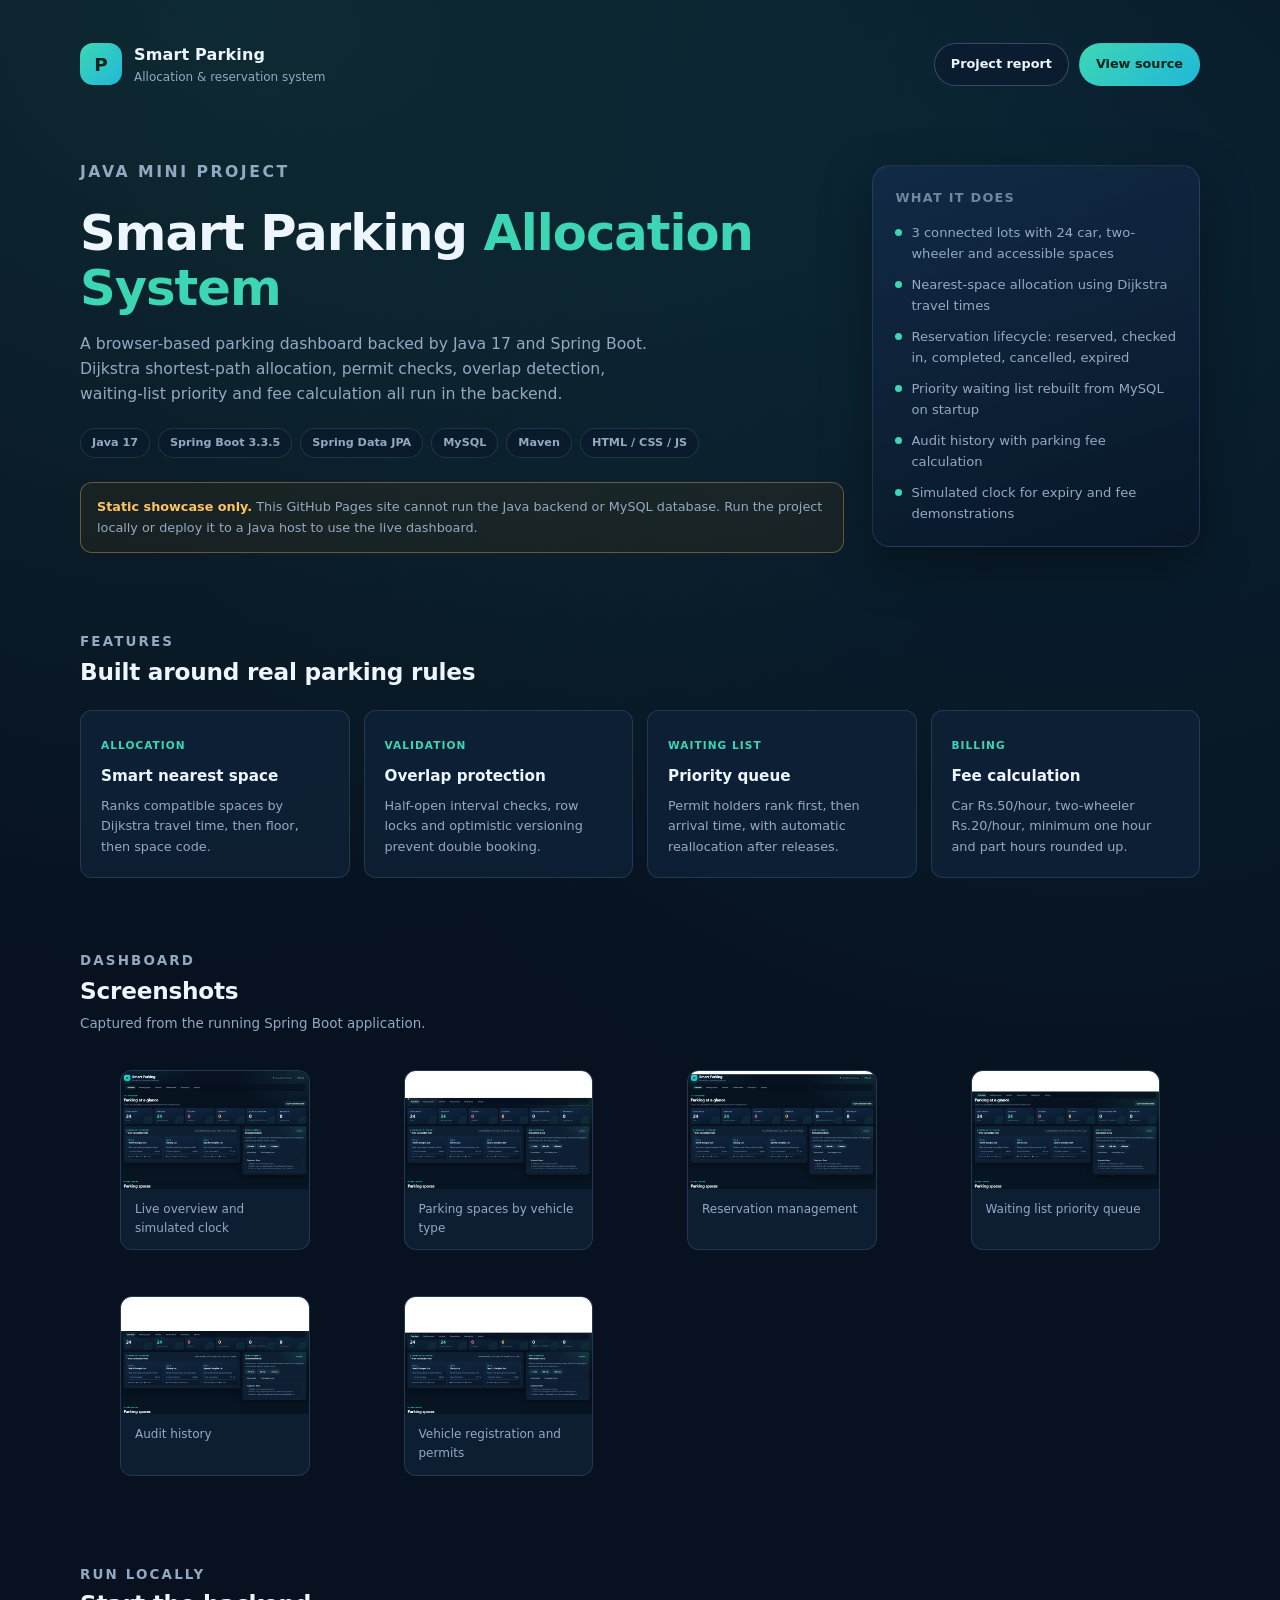
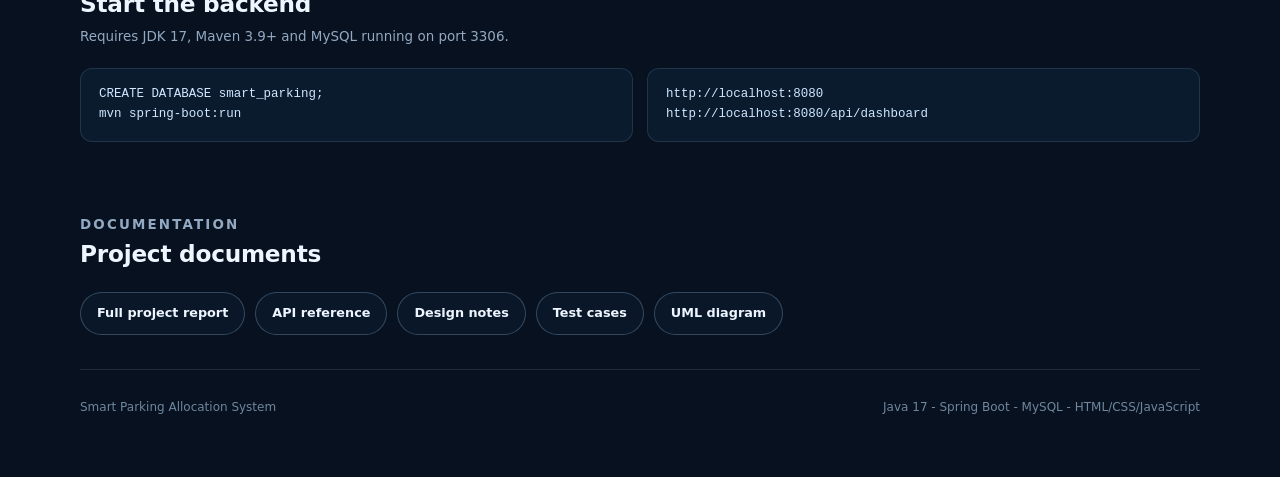
==== docs/index.html @ 815bef49 "Add static GitHub Pages landing page in docs" ====
<!DOCTYPE html>
<html lang="en">
<head>
    <meta charset="UTF-8">
    <meta name="viewport" content="width=device-width, initial-scale=1.0">
    <meta name="description" content="Smart Parking Allocation System - Java 17, Spring Boot, MySQL mini project showcase">
    <title>Smart Parking Allocation System</title>
    <style>
        :root {
            --bg: #07111f;
            --bg-soft: #0b1a2d;
            --panel: rgba(15, 33, 55, 0.86);
            --line: rgba(148, 184, 221, 0.16);
            --line-strong: rgba(148, 184, 221, 0.3);
            --text: #edf6ff;
            --muted: #93a9c2;
            --faint: #6f879f;
            --primary: #3dd6b5;
            --primary-2: #20b8d8;
            --primary-ink: #04251f;
            --amber: #ffc45c;
            --green: #4be3a3;
            --blue: #7bb8ff;
            --radius: 18px;
            --radius-sm: 12px;
            --font: "Segoe UI", "Inter", system-ui, -apple-system, BlinkMacSystemFont, Arial, sans-serif;
        }

        * { box-sizing: border-box; }

        html { scroll-behavior: smooth; }

        body {
            margin: 0;
            min-height: 100vh;
            color: var(--text);
            font-family: var(--font);
            background:
                radial-gradient(circle at 15% 0%, rgba(61, 214, 181, 0.12), transparent 42%),
                radial-gradient(circle at 85% 10%, rgba(32, 184, 216, 0.1), transparent 45%),
                var(--bg);
            line-height: 1.6;
        }

        a { color: var(--primary); }

        .shell {
            width: min(1120px, calc(100% - 40px));
            margin: 0 auto;
            padding: 28px 0 60px;
        }

        .topbar {
            display: flex;
            align-items: center;
            justify-content: space-between;
            gap: 18px;
            padding: 14px 0 26px;
        }

        .brand {
            display: flex;
            align-items: center;
            gap: 12px;
        }

        .brand-mark {
            display: grid;
            place-items: center;
            width: 42px;
            height: 42px;
            border-radius: 13px;
            color: var(--primary-ink);
            background: linear-gradient(135deg, var(--primary), var(--primary-2));
            font-size: 1.15rem;
            font-weight: 900;
        }

        .brand h1 {
            margin: 0;
            font-size: 1rem;
            letter-spacing: 0.01em;
        }

        .brand p {
            margin: 0;
            color: var(--muted);
            font-size: 0.75rem;
        }

        .topbar-actions {
            display: flex;
            flex-wrap: wrap;
            gap: 10px;
        }

        .btn {
            display: inline-flex;
            align-items: center;
            justify-content: center;
            gap: 8px;
            padding: 10px 16px;
            border: 1px solid var(--line-strong);
            border-radius: 999px;
            color: var(--text);
            background: rgba(10, 27, 46, 0.7);
            font-size: 0.8rem;
            font-weight: 700;
            text-decoration: none;
            transition: transform 0.16s, border-color 0.16s, background 0.16s;
        }

        .btn:hover {
            transform: translateY(-1px);
            border-color: var(--primary);
        }

        .btn-primary {
            border-color: transparent;
            color: var(--primary-ink);
            background: linear-gradient(135deg, var(--primary), var(--primary-2));
        }

        .hero {
            display: grid;
            grid-template-columns: minmax(0, 1.4fr) minmax(280px, 0.6fr);
            gap: 28px;
            align-items: center;
            padding: 46px 0 40px;
        }

        .eyebrow {
            margin: 0 0 10px;
            color: var(--primary);
            font-size: 0.7rem;
            font-weight: 800;
            letter-spacing: 0.16em;
            text-transform: uppercase;
        }

        .hero h2 {
            margin: 0 0 14px;
            font-size: clamp(2rem, 4.5vw, 3.1rem);
            line-height: 1.12;
            letter-spacing: -0.02em;
        }

        .hero h2 span {
            color: var(--primary);
        }

        .hero p {
            max-width: 58ch;
            margin: 0 0 22px;
            color: var(--muted);
            font-size: 0.98rem;
        }

        .badges {
            display: flex;
            flex-wrap: wrap;
            gap: 8px;
            margin-bottom: 24px;
        }

        .badge {
            padding: 5px 11px;
            border: 1px solid var(--line);
            border-radius: 999px;
            color: var(--muted);
            background: rgba(10, 25, 43, 0.65);
            font-size: 0.7rem;
            font-weight: 700;
        }

        .notice {
            display: flex;
            gap: 12px;
            padding: 14px 16px;
            border: 1px solid rgba(255, 196, 92, 0.35);
            border-radius: var(--radius-sm);
            color: var(--muted);
            background: rgba(78, 58, 22, 0.22);
            font-size: 0.8rem;
        }

        .notice strong { color: var(--amber); }

        .hero-card {
            padding: 22px;
            border: 1px solid var(--line);
            border-radius: var(--radius);
            background: linear-gradient(160deg, rgba(19, 44, 74, 0.8), rgba(9, 23, 40, 0.94));
            box-shadow: 0 18px 50px rgba(0, 0, 0, 0.35);
        }

        .hero-card h3 {
            margin: 0 0 14px;
            font-size: 0.8rem;
            letter-spacing: 0.1em;
            text-transform: uppercase;
            color: var(--faint);
        }

        .hero-card ul {
            display: grid;
            gap: 10px;
            margin: 0;
            padding: 0;
            list-style: none;
        }

        .hero-card li {
            display: flex;
            align-items: flex-start;
            gap: 9px;
            color: var(--muted);
            font-size: 0.82rem;
        }

        .hero-card li::before {
            content: "";
            flex: 0 0 auto;
            width: 7px;
            height: 7px;
            margin-top: 7px;
            border-radius: 50%;
            background: var(--primary);
        }

        section { padding: 34px 0; }

        .section-heading {
            display: flex;
            align-items: end;
            justify-content: space-between;
            gap: 18px;
            margin-bottom: 20px;
        }

        .section-heading h2 {
            margin: 0;
            font-size: 1.45rem;
            letter-spacing: -0.01em;
        }

        .section-heading p {
            margin: 4px 0 0;
            color: var(--muted);
            font-size: 0.84rem;
        }

        .grid {
            display: grid;
            grid-template-columns: repeat(auto-fit, minmax(220px, 1fr));
            gap: 14px;
        }

        .card {
            padding: 20px;
            border: 1px solid var(--line);
            border-radius: var(--radius-sm);
            background: var(--panel);
        }

        .card h3 {
            margin: 0 0 8px;
            font-size: 0.95rem;
        }

        .card p {
            margin: 0;
            color: var(--muted);
            font-size: 0.8rem;
        }

        .card .tag {
            display: inline-block;
            margin-bottom: 10px;
            color: var(--primary);
            font-size: 0.66rem;
            font-weight: 800;
            letter-spacing: 0.1em;
            text-transform: uppercase;
        }

        .gallery {
            display: grid;
            grid-template-columns: repeat(auto-fit, minmax(260px, 1fr));
            gap: 14px;
        }

        .shot {
            overflow: hidden;
            border: 1px solid var(--line);
            border-radius: var(--radius-sm);
            background: var(--panel);
        }

        .shot img {
            display: block;
            width: 100%;
            aspect-ratio: 16 / 10;
            object-fit: cover;
            object-position: top;
        }

        .shot figcaption {
            padding: 11px 14px;
            color: var(--muted);
            font-size: 0.75rem;
        }

        .run {
            display: grid;
            grid-template-columns: repeat(auto-fit, minmax(260px, 1fr));
            gap: 14px;
        }

        .code {
            padding: 16px 18px;
            border: 1px solid var(--line);
            border-radius: var(--radius-sm);
            background: #0a1b2e;
            color: #cfe7ff;
            font-family: "Cascadia Code", Consolas, monospace;
            font-size: 0.78rem;
            overflow-x: auto;
            white-space: pre;
        }

        .links {
            display: flex;
            flex-wrap: wrap;
            gap: 10px;
        }

        footer {
            display: flex;
            flex-wrap: wrap;
            justify-content: space-between;
            gap: 10px;
            padding-top: 28px;
            border-top: 1px solid var(--line);
            color: var(--faint);
            font-size: 0.75rem;
        }

        @media (max-width: 820px) {
            .hero { grid-template-columns: 1fr; padding-top: 24px; }
            .topbar { align-items: flex-start; flex-direction: column; }
        }
    </style>
</head>
<body>
<div class="shell">

    <header class="topbar">
        <div class="brand">
            <div class="brand-mark" aria-hidden="true">P</div>
            <div>
                <h1>Smart Parking</h1>
                <p>Allocation &amp; reservation system</p>
            </div>
        </div>
        <nav class="topbar-actions" aria-label="Project links">
            <a class="btn" href="Mini-Project-Report.html">Project report</a>
            <a class="btn btn-primary" href="https://github.com/naveenaakash04/mp1">View source</a>
        </nav>
    </header>

    <main>
        <section class="hero">
            <div>
                <p class="eyebrow">Java mini project</p>
                <h2>Smart Parking <span>Allocation System</span></h2>
                <p>
                    A browser-based parking dashboard backed by Java 17 and Spring Boot.
                    Dijkstra shortest-path allocation, permit checks, overlap detection,
                    waiting-list priority and fee calculation all run in the backend.
                </p>
                <div class="badges" aria-label="Technology stack">
                    <span class="badge">Java 17</span>
                    <span class="badge">Spring Boot 3.3.5</span>
                    <span class="badge">Spring Data JPA</span>
                    <span class="badge">MySQL</span>
                    <span class="badge">Maven</span>
                    <span class="badge">HTML / CSS / JS</span>
                </div>
                <div class="notice">
                    <span>
                        <strong>Static showcase only.</strong>
                        This GitHub Pages site cannot run the Java backend or MySQL database.
                        Run the project locally or deploy it to a Java host to use the live dashboard.
                    </span>
                </div>
            </div>

            <aside class="hero-card">
                <h3>What it does</h3>
                <ul>
                    <li>3 connected lots with 24 car, two-wheeler and accessible spaces</li>
                    <li>Nearest-space allocation using Dijkstra travel times</li>
                    <li>Reservation lifecycle: reserved, checked in, completed, cancelled, expired</li>
                    <li>Priority waiting list rebuilt from MySQL on startup</li>
                    <li>Audit history with parking fee calculation</li>
                    <li>Simulated clock for expiry and fee demonstrations</li>
                </ul>
            </aside>
        </section>

        <section id="features">
            <div class="section-heading">
                <div>
                    <p class="eyebrow">Features</p>
                    <h2>Built around real parking rules</h2>
                </div>
            </div>
            <div class="grid">
                <article class="card">
                    <span class="tag">Allocation</span>
                    <h3>Smart nearest space</h3>
                    <p>Ranks compatible spaces by Dijkstra travel time, then floor, then space code.</p>
                </article>
                <article class="card">
                    <span class="tag">Validation</span>
                    <h3>Overlap protection</h3>
                    <p>Half-open interval checks, row locks and optimistic versioning prevent double booking.</p>
                </article>
                <article class="card">
                    <span class="tag">Waiting list</span>
                    <h3>Priority queue</h3>
                    <p>Permit holders rank first, then arrival time, with automatic reallocation after releases.</p>
                </article>
                <article class="card">
                    <span class="tag">Billing</span>
                    <h3>Fee calculation</h3>
                    <p>Car Rs.50/hour, two-wheeler Rs.20/hour, minimum one hour and part hours rounded up.</p>
                </article>
            </div>
        </section>

        <section id="screenshots">
            <div class="section-heading">
                <div>
                    <p class="eyebrow">Dashboard</p>
                    <h2>Screenshots</h2>
                    <p>Captured from the running Spring Boot application.</p>
                </div>
            </div>
            <div class="gallery">
                <figure class="shot">
                    <img src="screenshots/dashboard.png" alt="Dashboard overview with parking statistics" loading="lazy">
                    <figcaption>Live overview and simulated clock</figcaption>
                </figure>
                <figure class="shot">
                    <img src="screenshots/spaces.png" alt="Parking spaces grouped by vehicle type" loading="lazy">
                    <figcaption>Parking spaces by vehicle type</figcaption>
                </figure>
                <figure class="shot">
                    <img src="screenshots/reservations.png" alt="Reservation management table" loading="lazy">
                    <figcaption>Reservation management</figcaption>
                </figure>
                <figure class="shot">
                    <img src="screenshots/waiting.png" alt="Waiting list priority queue" loading="lazy">
                    <figcaption>Waiting list priority queue</figcaption>
                </figure>
                <figure class="shot">
                    <img src="screenshots/history.png" alt="Parking event history" loading="lazy">
                    <figcaption>Audit history</figcaption>
                </figure>
                <figure class="shot">
                    <img src="screenshots/vehicles.png" alt="Vehicle directory" loading="lazy">
                    <figcaption>Vehicle registration and permits</figcaption>
                </figure>
            </div>
        </section>

        <section id="run">
            <div class="section-heading">
                <div>
                    <p class="eyebrow">Run locally</p>
                    <h2>Start the backend</h2>
                    <p>Requires JDK 17, Maven 3.9+ and MySQL running on port 3306.</p>
                </div>
            </div>
            <div class="run">
                <div>
                    <div class="code">CREATE DATABASE smart_parking;
mvn spring-boot:run</div>
                </div>
                <div>
                    <div class="code">http://localhost:8080
http://localhost:8080/api/dashboard</div>
                </div>
            </div>
        </section>

        <section id="docs">
            <div class="section-heading">
                <div>
                    <p class="eyebrow">Documentation</p>
                    <h2>Project documents</h2>
                </div>
            </div>
            <div class="links">
                <a class="btn" href="Mini-Project-Report.html">Full project report</a>
                <a class="btn" href="https://github.com/naveenaakash04/mp1/blob/main/docs/API.md">API reference</a>
                <a class="btn" href="https://github.com/naveenaakash04/mp1/blob/main/docs/DESIGN.md">Design notes</a>
                <a class="btn" href="https://github.com/naveenaakash04/mp1/blob/main/docs/TEST-CASES.md">Test cases</a>
                <a class="btn" href="https://github.com/naveenaakash04/mp1/blob/main/docs/UML.md">UML diagram</a>
            </div>
        </section>
    </main>

    <footer>
        <span>Smart Parking Allocation System</span>
        <span>Java 17 - Spring Boot - MySQL - HTML/CSS/JavaScript</span>
    </footer>
</div>
</body>
</html>
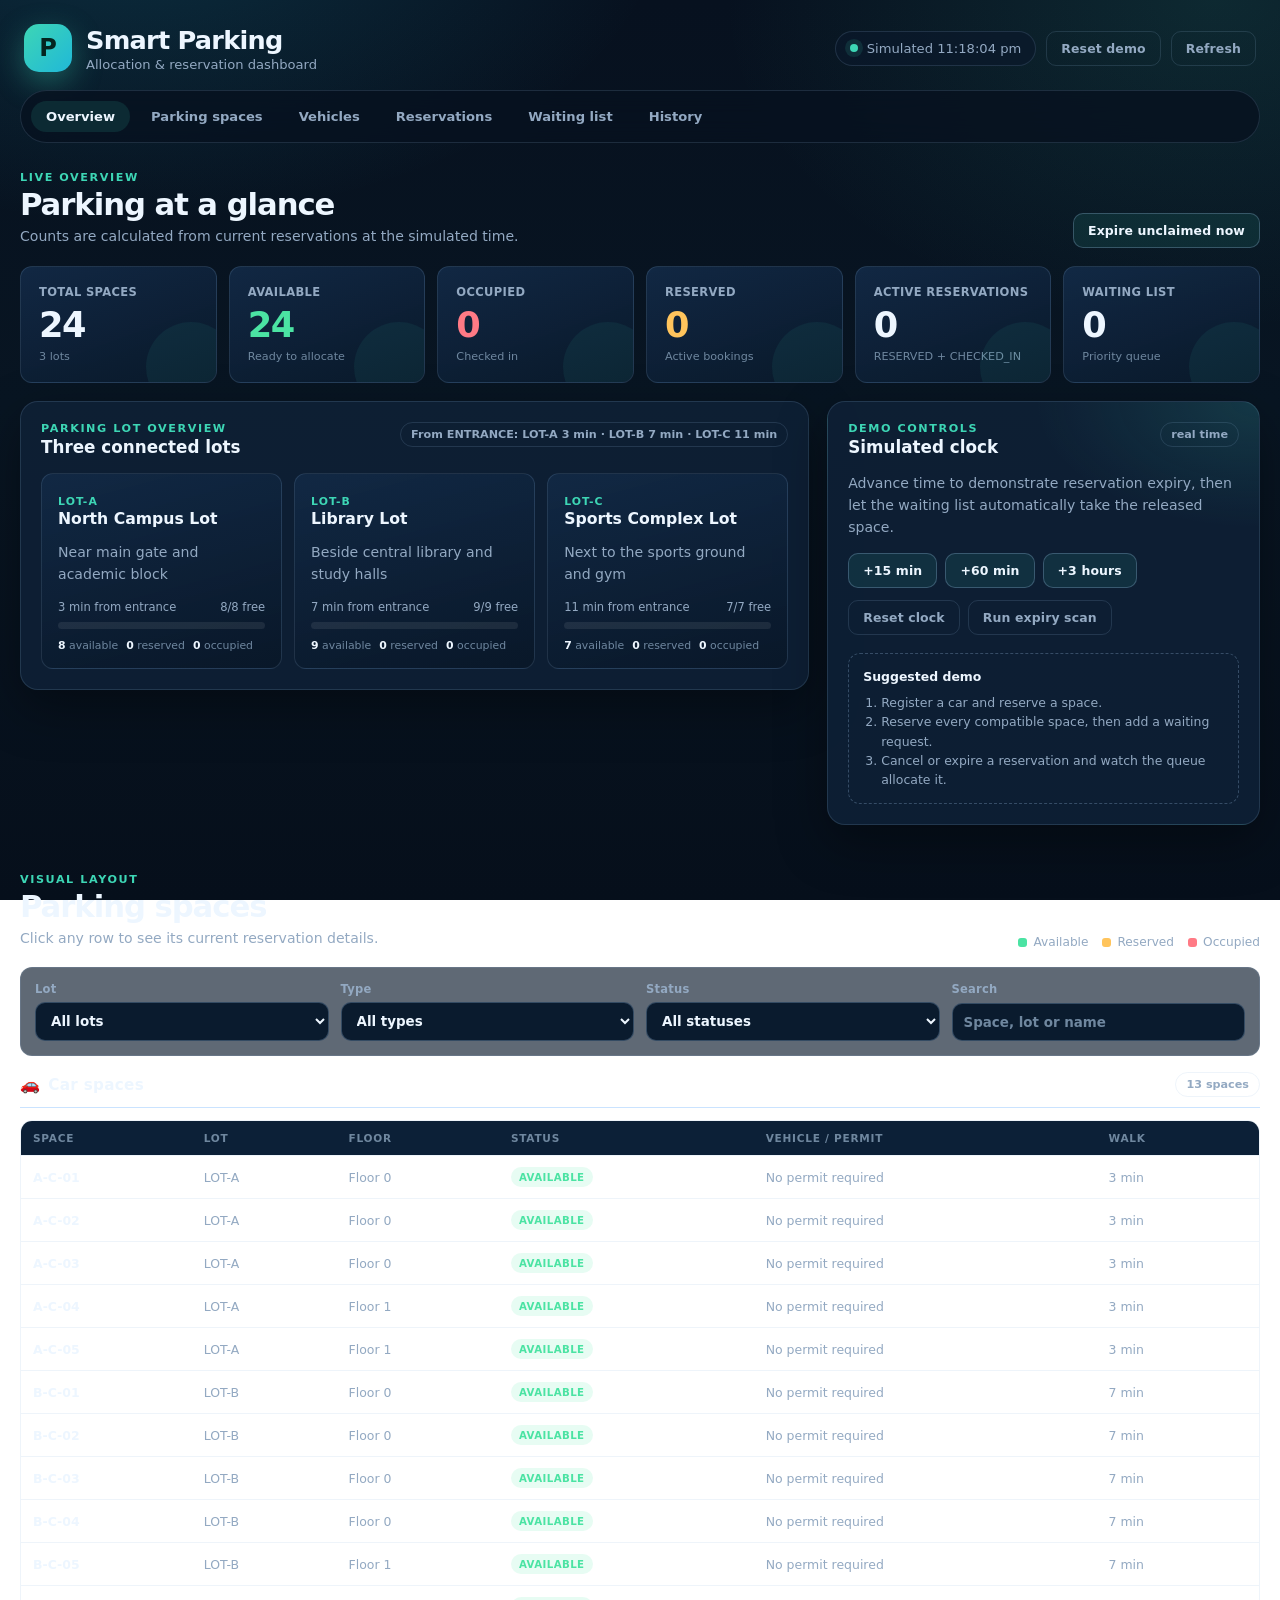
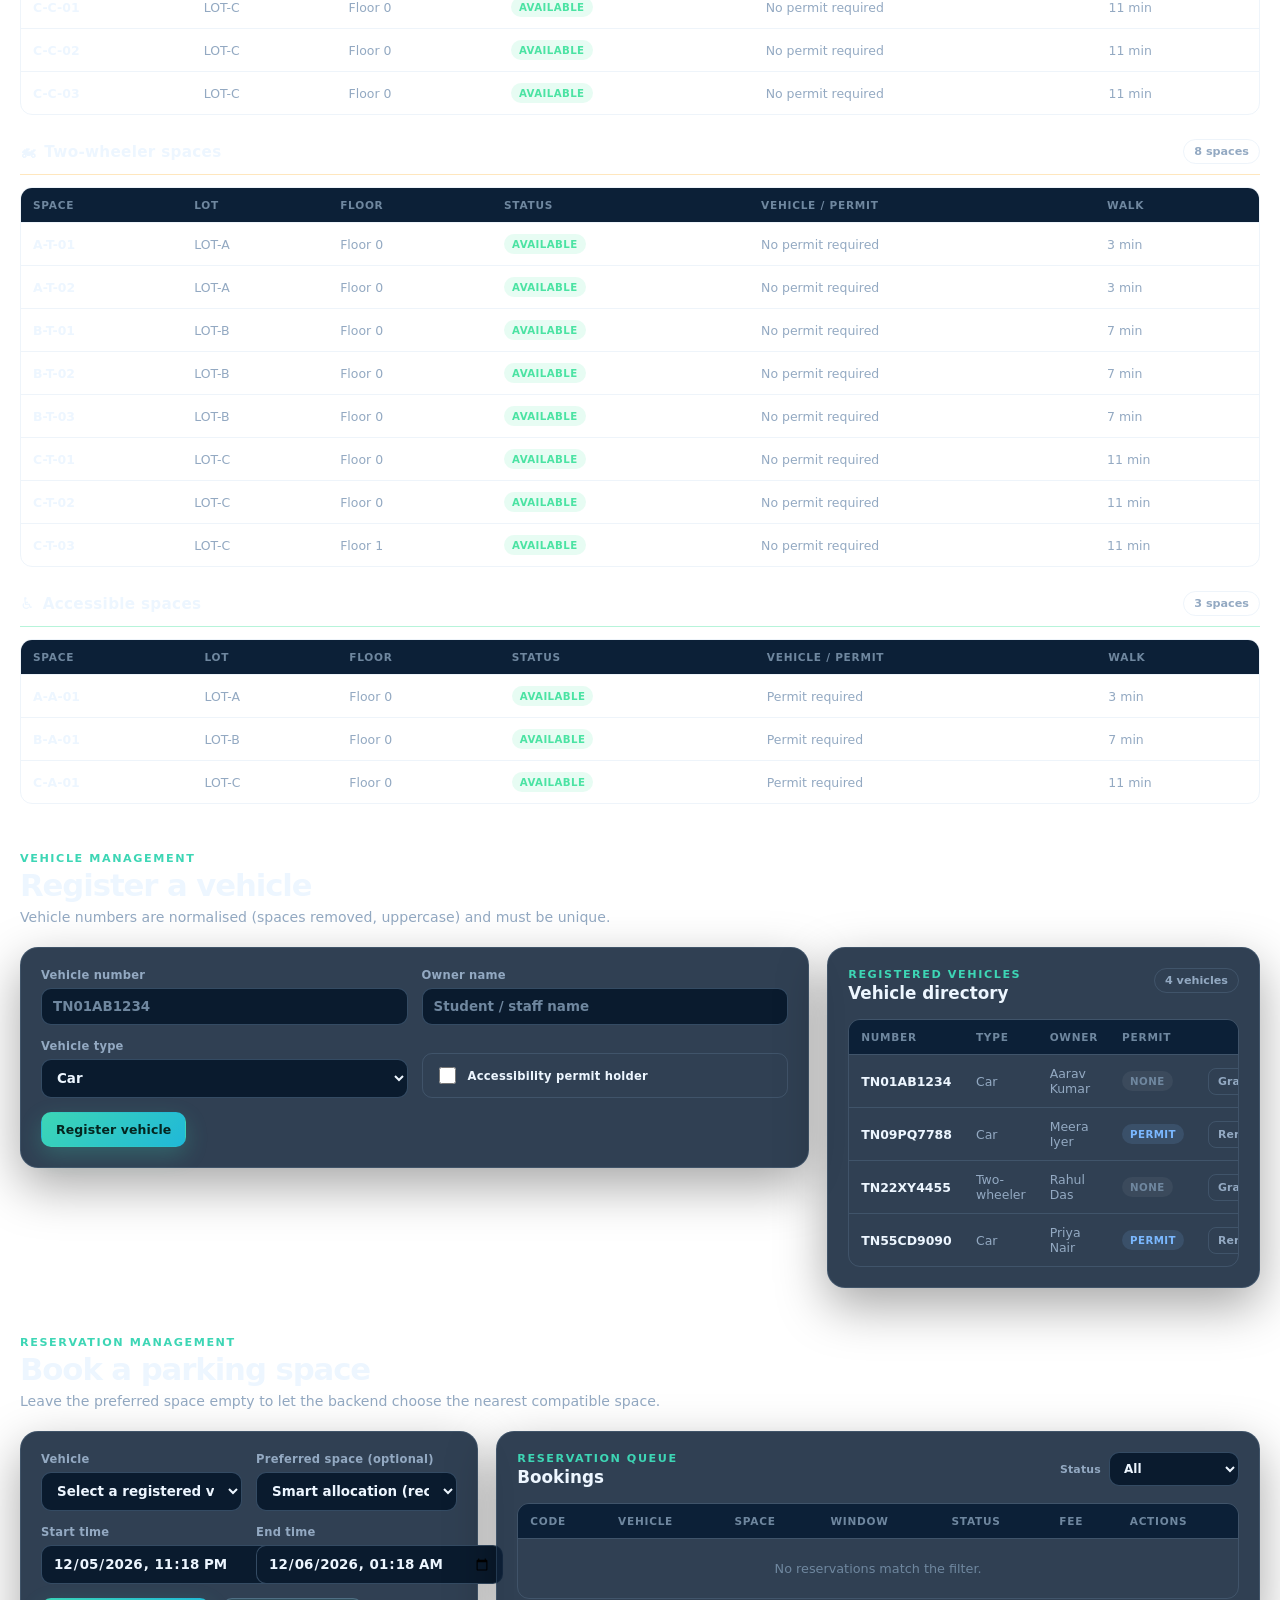
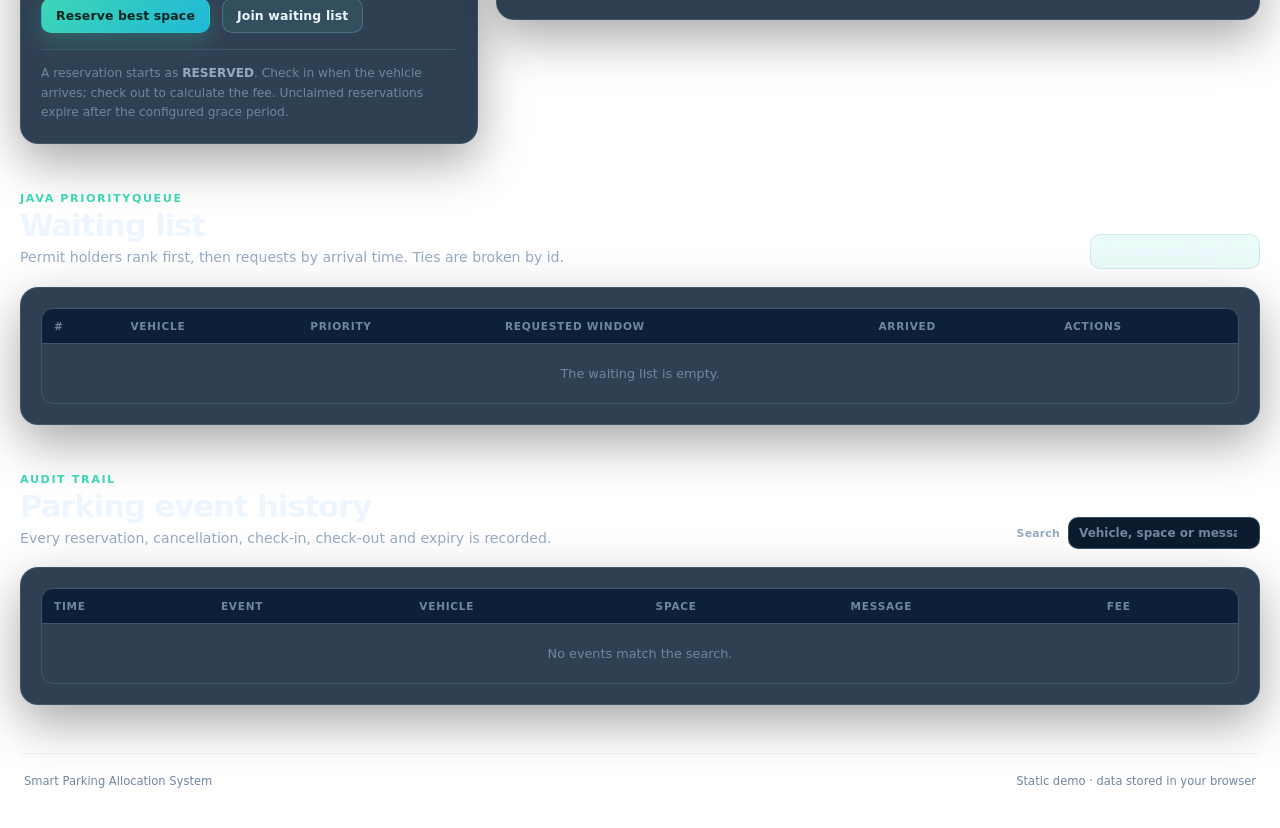
==== commit 437f97ee: "Serve interactive dashboard demo from GitHub Pages" ====
--- a/docs/index.html
+++ b/docs/index.html
@@ -3,520 +3,426 @@
 <head>
     <meta charset="UTF-8">
     <meta name="viewport" content="width=device-width, initial-scale=1.0">
-    <meta name="description" content="Smart Parking Allocation System - Java 17, Spring Boot, MySQL mini project showcase">
+    <meta name="description" content="Smart Parking Allocation System dashboard - Spring Boot, MySQL, Java">
     <title>Smart Parking Allocation System</title>
-    <style>
-        :root {
-            --bg: #07111f;
-            --bg-soft: #0b1a2d;
-            --panel: rgba(15, 33, 55, 0.86);
-            --line: rgba(148, 184, 221, 0.16);
-            --line-strong: rgba(148, 184, 221, 0.3);
-            --text: #edf6ff;
-            --muted: #93a9c2;
-            --faint: #6f879f;
-            --primary: #3dd6b5;
-            --primary-2: #20b8d8;
-            --primary-ink: #04251f;
-            --amber: #ffc45c;
-            --green: #4be3a3;
-            --blue: #7bb8ff;
-            --radius: 18px;
-            --radius-sm: 12px;
-            --font: "Segoe UI", "Inter", system-ui, -apple-system, BlinkMacSystemFont, Arial, sans-serif;
-        }
-
-        * { box-sizing: border-box; }
-
-        html { scroll-behavior: smooth; }
-
-        body {
-            margin: 0;
-            min-height: 100vh;
-            color: var(--text);
-            font-family: var(--font);
-            background:
-                radial-gradient(circle at 15% 0%, rgba(61, 214, 181, 0.12), transparent 42%),
-                radial-gradient(circle at 85% 10%, rgba(32, 184, 216, 0.1), transparent 45%),
-                var(--bg);
-            line-height: 1.6;
-        }
-
-        a { color: var(--primary); }
-
-        .shell {
-            width: min(1120px, calc(100% - 40px));
-            margin: 0 auto;
-            padding: 28px 0 60px;
-        }
-
-        .topbar {
-            display: flex;
-            align-items: center;
-            justify-content: space-between;
-            gap: 18px;
-            padding: 14px 0 26px;
-        }
-
-        .brand {
-            display: flex;
-            align-items: center;
-            gap: 12px;
-        }
-
-        .brand-mark {
-            display: grid;
-            place-items: center;
-            width: 42px;
-            height: 42px;
-            border-radius: 13px;
-            color: var(--primary-ink);
-            background: linear-gradient(135deg, var(--primary), var(--primary-2));
-            font-size: 1.15rem;
-            font-weight: 900;
-        }
-
-        .brand h1 {
-            margin: 0;
-            font-size: 1rem;
-            letter-spacing: 0.01em;
-        }
-
-        .brand p {
-            margin: 0;
-            color: var(--muted);
-            font-size: 0.75rem;
-        }
-
-        .topbar-actions {
-            display: flex;
-            flex-wrap: wrap;
-            gap: 10px;
-        }
-
-        .btn {
-            display: inline-flex;
-            align-items: center;
-            justify-content: center;
-            gap: 8px;
-            padding: 10px 16px;
-            border: 1px solid var(--line-strong);
-            border-radius: 999px;
-            color: var(--text);
-            background: rgba(10, 27, 46, 0.7);
-            font-size: 0.8rem;
-            font-weight: 700;
-            text-decoration: none;
-            transition: transform 0.16s, border-color 0.16s, background 0.16s;
-        }
-
-        .btn:hover {
-            transform: translateY(-1px);
-            border-color: var(--primary);
-        }
-
-        .btn-primary {
-            border-color: transparent;
-            color: var(--primary-ink);
-            background: linear-gradient(135deg, var(--primary), var(--primary-2));
-        }
-
-        .hero {
-            display: grid;
-            grid-template-columns: minmax(0, 1.4fr) minmax(280px, 0.6fr);
-            gap: 28px;
-            align-items: center;
-            padding: 46px 0 40px;
-        }
-
-        .eyebrow {
-            margin: 0 0 10px;
-            color: var(--primary);
-            font-size: 0.7rem;
-            font-weight: 800;
-            letter-spacing: 0.16em;
-            text-transform: uppercase;
-        }
-
-        .hero h2 {
-            margin: 0 0 14px;
-            font-size: clamp(2rem, 4.5vw, 3.1rem);
-            line-height: 1.12;
-            letter-spacing: -0.02em;
-        }
-
-        .hero h2 span {
-            color: var(--primary);
-        }
-
-        .hero p {
-            max-width: 58ch;
-            margin: 0 0 22px;
-            color: var(--muted);
-            font-size: 0.98rem;
-        }
-
-        .badges {
-            display: flex;
-            flex-wrap: wrap;
-            gap: 8px;
-            margin-bottom: 24px;
-        }
-
-        .badge {
-            padding: 5px 11px;
-            border: 1px solid var(--line);
-            border-radius: 999px;
-            color: var(--muted);
-            background: rgba(10, 25, 43, 0.65);
-            font-size: 0.7rem;
-            font-weight: 700;
-        }
-
-        .notice {
-            display: flex;
-            gap: 12px;
-            padding: 14px 16px;
-            border: 1px solid rgba(255, 196, 92, 0.35);
-            border-radius: var(--radius-sm);
-            color: var(--muted);
-            background: rgba(78, 58, 22, 0.22);
-            font-size: 0.8rem;
-        }
-
-        .notice strong { color: var(--amber); }
-
-        .hero-card {
-            padding: 22px;
-            border: 1px solid var(--line);
-            border-radius: var(--radius);
-            background: linear-gradient(160deg, rgba(19, 44, 74, 0.8), rgba(9, 23, 40, 0.94));
-            box-shadow: 0 18px 50px rgba(0, 0, 0, 0.35);
-        }
-
-        .hero-card h3 {
-            margin: 0 0 14px;
-            font-size: 0.8rem;
-            letter-spacing: 0.1em;
-            text-transform: uppercase;
-            color: var(--faint);
-        }
-
-        .hero-card ul {
-            display: grid;
-            gap: 10px;
-            margin: 0;
-            padding: 0;
-            list-style: none;
-        }
-
-        .hero-card li {
-            display: flex;
-            align-items: flex-start;
-            gap: 9px;
-            color: var(--muted);
-            font-size: 0.82rem;
-        }
-
-        .hero-card li::before {
-            content: "";
-            flex: 0 0 auto;
-            width: 7px;
-            height: 7px;
-            margin-top: 7px;
-            border-radius: 50%;
-            background: var(--primary);
-        }
-
-        section { padding: 34px 0; }
-
-        .section-heading {
-            display: flex;
-            align-items: end;
-            justify-content: space-between;
-            gap: 18px;
-            margin-bottom: 20px;
-        }
-
-        .section-heading h2 {
-            margin: 0;
-            font-size: 1.45rem;
-            letter-spacing: -0.01em;
-        }
-
-        .section-heading p {
-            margin: 4px 0 0;
-            color: var(--muted);
-            font-size: 0.84rem;
-        }
-
-        .grid {
-            display: grid;
-            grid-template-columns: repeat(auto-fit, minmax(220px, 1fr));
-            gap: 14px;
-        }
-
-        .card {
-            padding: 20px;
-            border: 1px solid var(--line);
-            border-radius: var(--radius-sm);
-            background: var(--panel);
-        }
-
-        .card h3 {
-            margin: 0 0 8px;
-            font-size: 0.95rem;
-        }
-
-        .card p {
-            margin: 0;
-            color: var(--muted);
-            font-size: 0.8rem;
-        }
-
-        .card .tag {
-            display: inline-block;
-            margin-bottom: 10px;
-            color: var(--primary);
-            font-size: 0.66rem;
-            font-weight: 800;
-            letter-spacing: 0.1em;
-            text-transform: uppercase;
-        }
-
-        .gallery {
-            display: grid;
-            grid-template-columns: repeat(auto-fit, minmax(260px, 1fr));
-            gap: 14px;
-        }
-
-        .shot {
-            overflow: hidden;
-            border: 1px solid var(--line);
-            border-radius: var(--radius-sm);
-            background: var(--panel);
-        }
-
-        .shot img {
-            display: block;
-            width: 100%;
-            aspect-ratio: 16 / 10;
-            object-fit: cover;
-            object-position: top;
-        }
-
-        .shot figcaption {
-            padding: 11px 14px;
-            color: var(--muted);
-            font-size: 0.75rem;
-        }
-
-        .run {
-            display: grid;
-            grid-template-columns: repeat(auto-fit, minmax(260px, 1fr));
-            gap: 14px;
-        }
-
-        .code {
-            padding: 16px 18px;
-            border: 1px solid var(--line);
-            border-radius: var(--radius-sm);
-            background: #0a1b2e;
-            color: #cfe7ff;
-            font-family: "Cascadia Code", Consolas, monospace;
-            font-size: 0.78rem;
-            overflow-x: auto;
-            white-space: pre;
-        }
-
-        .links {
-            display: flex;
-            flex-wrap: wrap;
-            gap: 10px;
-        }
-
-        footer {
-            display: flex;
-            flex-wrap: wrap;
-            justify-content: space-between;
-            gap: 10px;
-            padding-top: 28px;
-            border-top: 1px solid var(--line);
-            color: var(--faint);
-            font-size: 0.75rem;
-        }
-
-        @media (max-width: 820px) {
-            .hero { grid-template-columns: 1fr; padding-top: 24px; }
-            .topbar { align-items: flex-start; flex-direction: column; }
-        }
-    </style>
+    <link rel="icon" type="image/svg+xml" href="favicon.svg">
+    <link rel="stylesheet" href="css/styles.css">
 </head>
 <body>
-<div class="shell">
+<div class="app-shell">
 
     <header class="topbar">
         <div class="brand">
             <div class="brand-mark" aria-hidden="true">P</div>
             <div>
                 <h1>Smart Parking</h1>
-                <p>Allocation &amp; reservation system</p>
+                <p>Allocation &amp; reservation dashboard</p>
             </div>
         </div>
-        <nav class="topbar-actions" aria-label="Project links">
-            <a class="btn" href="Mini-Project-Report.html">Project report</a>
-            <a class="btn btn-primary" href="https://github.com/naveenaakash04/mp1">View source</a>
-        </nav>
+        <div class="topbar-actions">
+            <div class="clock-chip" id="clockChip" title="Simulated application time">
+                <span class="dot"></span>
+                <span id="clockText">Loading clock...</span>
+            </div>
+            <button type="button" class="btn btn-ghost" id="resetDemoBtn">Reset demo</button>
+            <button type="button" class="btn btn-ghost" id="refreshBtn">Refresh</button>
+        </div>
     </header>
 
+    <nav class="section-nav" aria-label="Dashboard sections">
+        <a href="#overview" class="active">Overview</a>
+        <a href="#spaces">Parking spaces</a>
+        <a href="#vehicles">Vehicles</a>
+        <a href="#reservations">Reservations</a>
+        <a href="#waiting">Waiting list</a>
+        <a href="#history">History</a>
+    </nav>
+
     <main>
-        <section class="hero">
-            <div>
-                <p class="eyebrow">Java mini project</p>
-                <h2>Smart Parking <span>Allocation System</span></h2>
-                <p>
-                    A browser-based parking dashboard backed by Java 17 and Spring Boot.
-                    Dijkstra shortest-path allocation, permit checks, overlap detection,
-                    waiting-list priority and fee calculation all run in the backend.
-                </p>
-                <div class="badges" aria-label="Technology stack">
-                    <span class="badge">Java 17</span>
-                    <span class="badge">Spring Boot 3.3.5</span>
-                    <span class="badge">Spring Data JPA</span>
-                    <span class="badge">MySQL</span>
-                    <span class="badge">Maven</span>
-                    <span class="badge">HTML / CSS / JS</span>
-                </div>
-                <div class="notice">
-                    <span>
-                        <strong>Static showcase only.</strong>
-                        This GitHub Pages site cannot run the Java backend or MySQL database.
-                        Run the project locally or deploy it to a Java host to use the live dashboard.
-                    </span>
-                </div>
-            </div>
-
-            <aside class="hero-card">
-                <h3>What it does</h3>
-                <ul>
-                    <li>3 connected lots with 24 car, two-wheeler and accessible spaces</li>
-                    <li>Nearest-space allocation using Dijkstra travel times</li>
-                    <li>Reservation lifecycle: reserved, checked in, completed, cancelled, expired</li>
-                    <li>Priority waiting list rebuilt from MySQL on startup</li>
-                    <li>Audit history with parking fee calculation</li>
-                    <li>Simulated clock for expiry and fee demonstrations</li>
-                </ul>
-            </aside>
-        </section>
-
-        <section id="features">
-            <div class="section-heading">
-                <div>
-                    <p class="eyebrow">Features</p>
-                    <h2>Built around real parking rules</h2>
-                </div>
-            </div>
-            <div class="grid">
-                <article class="card">
-                    <span class="tag">Allocation</span>
-                    <h3>Smart nearest space</h3>
-                    <p>Ranks compatible spaces by Dijkstra travel time, then floor, then space code.</p>
-                </article>
-                <article class="card">
-                    <span class="tag">Validation</span>
-                    <h3>Overlap protection</h3>
-                    <p>Half-open interval checks, row locks and optimistic versioning prevent double booking.</p>
-                </article>
-                <article class="card">
-                    <span class="tag">Waiting list</span>
-                    <h3>Priority queue</h3>
-                    <p>Permit holders rank first, then arrival time, with automatic reallocation after releases.</p>
-                </article>
-                <article class="card">
-                    <span class="tag">Billing</span>
-                    <h3>Fee calculation</h3>
-                    <p>Car Rs.50/hour, two-wheeler Rs.20/hour, minimum one hour and part hours rounded up.</p>
-                </article>
-            </div>
-        </section>
-
-        <section id="screenshots">
-            <div class="section-heading">
-                <div>
-                    <p class="eyebrow">Dashboard</p>
-                    <h2>Screenshots</h2>
-                    <p>Captured from the running Spring Boot application.</p>
-                </div>
-            </div>
-            <div class="gallery">
-                <figure class="shot">
-                    <img src="screenshots/dashboard.png" alt="Dashboard overview with parking statistics" loading="lazy">
-                    <figcaption>Live overview and simulated clock</figcaption>
-                </figure>
-                <figure class="shot">
-                    <img src="screenshots/spaces.png" alt="Parking spaces grouped by vehicle type" loading="lazy">
-                    <figcaption>Parking spaces by vehicle type</figcaption>
-                </figure>
-                <figure class="shot">
-                    <img src="screenshots/reservations.png" alt="Reservation management table" loading="lazy">
-                    <figcaption>Reservation management</figcaption>
-                </figure>
-                <figure class="shot">
-                    <img src="screenshots/waiting.png" alt="Waiting list priority queue" loading="lazy">
-                    <figcaption>Waiting list priority queue</figcaption>
-                </figure>
-                <figure class="shot">
-                    <img src="screenshots/history.png" alt="Parking event history" loading="lazy">
-                    <figcaption>Audit history</figcaption>
-                </figure>
-                <figure class="shot">
-                    <img src="screenshots/vehicles.png" alt="Vehicle directory" loading="lazy">
-                    <figcaption>Vehicle registration and permits</figcaption>
-                </figure>
-            </div>
-        </section>
-
-        <section id="run">
-            <div class="section-heading">
-                <div>
-                    <p class="eyebrow">Run locally</p>
-                    <h2>Start the backend</h2>
-                    <p>Requires JDK 17, Maven 3.9+ and MySQL running on port 3306.</p>
-                </div>
-            </div>
-            <div class="run">
-                <div>
-                    <div class="code">CREATE DATABASE smart_parking;
-mvn spring-boot:run</div>
-                </div>
-                <div>
-                    <div class="code">http://localhost:8080
-http://localhost:8080/api/dashboard</div>
-                </div>
-            </div>
-        </section>
-
-        <section id="docs">
-            <div class="section-heading">
-                <div>
-                    <p class="eyebrow">Documentation</p>
-                    <h2>Project documents</h2>
-                </div>
-            </div>
-            <div class="links">
-                <a class="btn" href="Mini-Project-Report.html">Full project report</a>
-                <a class="btn" href="https://github.com/naveenaakash04/mp1/blob/main/docs/API.md">API reference</a>
-                <a class="btn" href="https://github.com/naveenaakash04/mp1/blob/main/docs/DESIGN.md">Design notes</a>
-                <a class="btn" href="https://github.com/naveenaakash04/mp1/blob/main/docs/TEST-CASES.md">Test cases</a>
-                <a class="btn" href="https://github.com/naveenaakash04/mp1/blob/main/docs/UML.md">UML diagram</a>
-            </div>
-        </section>
+
+        <!-- ============================ OVERVIEW ============================ -->
+        <section id="overview" class="section">
+            <div class="section-heading">
+                <div>
+                    <p class="eyebrow">Live overview</p>
+                    <h2>Parking at a glance</h2>
+                    <p class="muted">Counts are calculated from current reservations at the simulated time.</p>
+                </div>
+                <button type="button" class="btn btn-secondary" id="expireBtn">Expire unclaimed now</button>
+            </div>
+
+            <div class="stats-grid">
+                <article class="stat-card">
+                    <span class="stat-label">Total spaces</span>
+                    <strong id="statTotal">--</strong>
+                    <small id="statLots">3 lots</small>
+                </article>
+                <article class="stat-card stat-available">
+                    <span class="stat-label">Available</span>
+                    <strong id="statAvailable">--</strong>
+                    <small>Ready to allocate</small>
+                </article>
+                <article class="stat-card stat-occupied">
+                    <span class="stat-label">Occupied</span>
+                    <strong id="statOccupied">--</strong>
+                    <small>Checked in</small>
+                </article>
+                <article class="stat-card stat-reserved">
+                    <span class="stat-label">Reserved</span>
+                    <strong id="statReserved">--</strong>
+                    <small>Active bookings</small>
+                </article>
+                <article class="stat-card">
+                    <span class="stat-label">Active reservations</span>
+                    <strong id="statReservations">--</strong>
+                    <small>RESERVED + CHECKED_IN</small>
+                </article>
+                <article class="stat-card">
+                    <span class="stat-label">Waiting list</span>
+                    <strong id="statWaiting">--</strong>
+                    <small>Priority queue</small>
+                </article>
+            </div>
+
+            <div class="two-column">
+                <div class="panel">
+                    <div class="panel-heading">
+                        <div>
+                            <p class="eyebrow">Parking lot overview</p>
+                            <h3>Three connected lots</h3>
+                        </div>
+                        <span class="pill" id="travelSummary">Dijkstra travel times</span>
+                    </div>
+                    <div id="lotsList" class="lots-list">
+                        <div class="loading">Loading parking lots...</div>
+                    </div>
+                </div>
+
+                <aside class="panel demo-panel">
+                    <div class="panel-heading">
+                        <div>
+                            <p class="eyebrow">Demo controls</p>
+                            <h3>Simulated clock</h3>
+                        </div>
+                        <span class="pill" id="clockOffset">+0 min</span>
+                    </div>
+                    <p class="muted">
+                        Advance time to demonstrate reservation expiry, then let the waiting list
+                        automatically take the released space.
+                    </p>
+                    <div class="clock-buttons">
+                        <button type="button" class="btn btn-secondary" data-advance="15">+15 min</button>
+                        <button type="button" class="btn btn-secondary" data-advance="60">+60 min</button>
+                        <button type="button" class="btn btn-secondary" data-advance="180">+3 hours</button>
+                    </div>
+                    <div class="clock-actions">
+                        <button type="button" class="btn btn-ghost" id="resetClockBtn">Reset clock</button>
+                        <button type="button" class="btn btn-ghost" id="expireBtn2">Run expiry scan</button>
+                    </div>
+                    <div class="demo-note">
+                        <strong>Suggested demo</strong>
+                        <ol>
+                            <li>Register a car and reserve a space.</li>
+                            <li>Reserve every compatible space, then add a waiting request.</li>
+                            <li>Cancel or expire a reservation and watch the queue allocate it.</li>
+                        </ol>
+                    </div>
+                </aside>
+            </div>
+        </section>
+
+        <!-- ============================ SPACES ============================ -->
+        <section id="spaces" class="section">
+            <div class="section-heading">
+                <div>
+                    <p class="eyebrow">Visual layout</p>
+                    <h2>Parking spaces</h2>
+                    <p class="muted">Click any row to see its current reservation details.</p>
+                </div>
+                <div class="legend" aria-label="Space status legend">
+                    <span><i class="legend-dot available"></i>Available</span>
+                    <span><i class="legend-dot reserved"></i>Reserved</span>
+                    <span><i class="legend-dot occupied"></i>Occupied</span>
+                </div>
+            </div>
+
+            <div class="filter-bar">
+                <label>
+                    Lot
+                    <select id="spaceLotFilter">
+                        <option value="">All lots</option>
+                    </select>
+                </label>
+                <label>
+                    Type
+                    <select id="spaceKindFilter">
+                        <option value="">All types</option>
+                        <option value="CAR">Car</option>
+                        <option value="TWO_WHEELER">Two-wheeler</option>
+                        <option value="ACCESSIBLE">Accessible</option>
+                    </select>
+                </label>
+                <label>
+                    Status
+                    <select id="spaceStatusFilter">
+                        <option value="">All statuses</option>
+                        <option value="AVAILABLE">Available</option>
+                        <option value="RESERVED">Reserved</option>
+                        <option value="OCCUPIED">Occupied</option>
+                    </select>
+                </label>
+                <label class="search-field">
+                    Search
+                    <input type="search" id="spaceSearch" placeholder="Space, lot or name">
+                </label>
+            </div>
+
+            <div id="spaceGrid" class="space-groups">
+                <div class="loading">Loading spaces...</div>
+            </div>
+        </section>
+
+        <!-- ============================ VEHICLES ============================ -->
+        <section id="vehicles" class="section">
+            <div class="section-heading">
+                <div>
+                    <p class="eyebrow">Vehicle management</p>
+                    <h2>Register a vehicle</h2>
+                    <p class="muted">Vehicle numbers are normalised (spaces removed, uppercase) and must be unique.</p>
+                </div>
+            </div>
+
+            <div class="two-column">
+                <div class="panel">
+                    <form id="vehicleForm" class="form-grid" novalidate>
+                        <label>
+                            Vehicle number
+                            <input type="text" id="vehicleNumber" name="vehicleNumber"
+                                   placeholder="TN01AB1234" maxlength="20" required>
+                        </label>
+                        <label>
+                            Owner name
+                            <input type="text" id="vehicleOwner" name="ownerName"
+                                   placeholder="Student / staff name" maxlength="100" required>
+                        </label>
+                        <label>
+                            Vehicle type
+                            <select id="vehicleType" name="type" required>
+                                <option value="CAR">Car</option>
+                                <option value="TWO_WHEELER">Two-wheeler</option>
+                            </select>
+                        </label>
+                        <label class="checkbox-label">
+                            <input type="checkbox" id="vehiclePermit" name="accessibilityPermit">
+                            Accessibility permit holder
+                        </label>
+                        <div class="form-actions">
+                            <button type="submit" class="btn btn-primary">Register vehicle</button>
+                            <span class="form-message" id="vehicleMessage" aria-live="polite"></span>
+                        </div>
+                    </form>
+                </div>
+
+                <div class="panel">
+                    <div class="panel-heading">
+                        <div>
+                            <p class="eyebrow">Registered vehicles</p>
+                            <h3>Vehicle directory</h3>
+                        </div>
+                        <span class="pill" id="vehicleCount">0 vehicles</span>
+                    </div>
+                    <div class="table-wrap">
+                        <table>
+                            <thead>
+                            <tr>
+                                <th>Number</th>
+                                <th>Type</th>
+                                <th>Owner</th>
+                                <th>Permit</th>
+                                <th></th>
+                            </tr>
+                            </thead>
+                            <tbody id="vehicleTableBody">
+                            <tr><td colspan="5" class="empty">No vehicles yet.</td></tr>
+                            </tbody>
+                        </table>
+                    </div>
+                </div>
+            </div>
+        </section>
+
+        <!-- ============================ RESERVATIONS ============================ -->
+        <section id="reservations" class="section">
+            <div class="section-heading">
+                <div>
+                    <p class="eyebrow">Reservation management</p>
+                    <h2>Book a parking space</h2>
+                    <p class="muted">Leave the preferred space empty to let the backend choose the nearest compatible space.</p>
+                </div>
+            </div>
+
+            <div class="two-column reservation-layout">
+                <div class="panel">
+                    <form id="reservationForm" class="form-grid" novalidate>
+                        <label>
+                            Vehicle
+                            <select id="reservationVehicle" required>
+                                <option value="">Select a registered vehicle</option>
+                            </select>
+                        </label>
+                        <label>
+                            Preferred space (optional)
+                            <select id="reservationSpace">
+                                <option value="">Smart allocation (recommended)</option>
+                            </select>
+                        </label>
+                        <label>
+                            Start time
+                            <input type="datetime-local" id="reservationStart" required>
+                        </label>
+                        <label>
+                            End time
+                            <input type="datetime-local" id="reservationEnd" required>
+                        </label>
+                        <div class="form-actions form-actions-wrap">
+                            <button type="submit" class="btn btn-primary">Reserve best space</button>
+                            <button type="button" class="btn btn-secondary" id="joinWaitingBtn">Join waiting list</button>
+                            <span class="form-message" id="reservationMessage" aria-live="polite"></span>
+                        </div>
+                    </form>
+                    <p class="hint">
+                        A reservation starts as <strong>RESERVED</strong>. Check in when the vehicle arrives;
+                        check out to calculate the fee. Unclaimed reservations expire after the configured grace period.
+                    </p>
+                </div>
+
+                <div class="panel">
+                    <div class="panel-heading">
+                        <div>
+                            <p class="eyebrow">Reservation queue</p>
+                            <h3>Bookings</h3>
+                        </div>
+                        <label class="inline-filter">
+                            Status
+                            <select id="reservationStatusFilter">
+                                <option value="">All</option>
+                                <option value="RESERVED">Reserved</option>
+                                <option value="CHECKED_IN">Checked in</option>
+                                <option value="COMPLETED">Completed</option>
+                                <option value="CANCELLED">Cancelled</option>
+                                <option value="EXPIRED">Expired</option>
+                            </select>
+                        </label>
+                    </div>
+                    <div class="table-wrap table-tall">
+                        <table>
+                            <thead>
+                            <tr>
+                                <th>Code</th>
+                                <th>Vehicle</th>
+                                <th>Space</th>
+                                <th>Window</th>
+                                <th>Status</th>
+                                <th>Fee</th>
+                                <th>Actions</th>
+                            </tr>
+                            </thead>
+                            <tbody id="reservationTableBody">
+                            <tr><td colspan="7" class="empty">No reservations yet.</td></tr>
+                            </tbody>
+                        </table>
+                    </div>
+                </div>
+            </div>
+        </section>
+
+        <!-- ============================ WAITING LIST ============================ -->
+        <section id="waiting" class="section">
+            <div class="section-heading">
+                <div>
+                    <p class="eyebrow">Java PriorityQueue</p>
+                    <h2>Waiting list</h2>
+                    <p class="muted">Permit holders rank first, then requests by arrival time. Ties are broken by id.</p>
+                </div>
+                <button type="button" class="btn btn-secondary" id="processWaitingBtn">Process waiting list</button>
+            </div>
+
+            <div class="panel">
+                <div class="table-wrap">
+                    <table>
+                        <thead>
+                        <tr>
+                            <th>#</th>
+                            <th>Vehicle</th>
+                            <th>Priority</th>
+                            <th>Requested window</th>
+                            <th>Arrived</th>
+                            <th>Actions</th>
+                        </tr>
+                        </thead>
+                        <tbody id="waitingTableBody">
+                        <tr><td colspan="6" class="empty">The waiting list is empty.</td></tr>
+                        </tbody>
+                    </table>
+                </div>
+            </div>
+        </section>
+
+        <!-- ============================ HISTORY ============================ -->
+        <section id="history" class="section">
+            <div class="section-heading">
+                <div>
+                    <p class="eyebrow">Audit trail</p>
+                    <h2>Parking event history</h2>
+                    <p class="muted">Every reservation, cancellation, check-in, check-out and expiry is recorded.</p>
+                </div>
+                <label class="inline-filter">
+                    Search
+                    <input type="search" id="historySearch" placeholder="Vehicle, space or message">
+                </label>
+            </div>
+
+            <div class="panel">
+                <div class="table-wrap table-tall">
+                    <table>
+                        <thead>
+                        <tr>
+                            <th>Time</th>
+                            <th>Event</th>
+                            <th>Vehicle</th>
+                            <th>Space</th>
+                            <th>Message</th>
+                            <th>Fee</th>
+                        </tr>
+                        </thead>
+                        <tbody id="historyTableBody">
+                        <tr><td colspan="6" class="empty">No events yet.</td></tr>
+                        </tbody>
+                    </table>
+                </div>
+            </div>
+        </section>
+
     </main>
 
-    <footer>
+    <footer class="footer">
         <span>Smart Parking Allocation System</span>
-        <span>Java 17 - Spring Boot - MySQL - HTML/CSS/JavaScript</span>
+        <span>Static demo · data stored in your browser</span>
     </footer>
 </div>
+
+<div id="toastContainer" class="toast-container" aria-live="polite" aria-atomic="true"></div>
+
+<div id="spaceModal" class="modal-backdrop" hidden>
+    <div class="modal" role="dialog" aria-modal="true" aria-labelledby="spaceModalTitle">
+        <button type="button" class="modal-close" id="spaceModalClose" aria-label="Close">×</button>
+        <p class="eyebrow">Parking space</p>
+        <h3 id="spaceModalTitle">Space</h3>
+        <div id="spaceModalBody" class="modal-body"></div>
+    </div>
+</div>
+
+<script src="js/mock-api.js"></script>
+<script src="js/app.js"></script>
 </body>
 </html>
--- a/docs/css/styles.css
+++ b/docs/css/styles.css
@@ -0,0 +1,1109 @@
+/* ==========================================================================
+   Smart Parking Allocation System - dashboard styling
+   Plain CSS, no framework and no build step.
+   ========================================================================== */
+
+:root {
+    --bg: #07111f;
+    --bg-soft: #0b1a2d;
+    --panel: rgba(15, 33, 55, 0.86);
+    --panel-solid: #102540;
+    --panel-2: #132c4a;
+    --line: rgba(148, 184, 221, 0.16);
+    --line-strong: rgba(148, 184, 221, 0.3);
+    --text: #edf6ff;
+    --muted: #93a9c2;
+    --faint: #6f879f;
+    --primary: #3dd6b5;
+    --primary-2: #20b8d8;
+    --primary-ink: #04251f;
+    --amber: #ffc45c;
+    --amber-soft: rgba(255, 196, 92, 0.14);
+    --red: #ff7a85;
+    --red-soft: rgba(255, 122, 133, 0.14);
+    --green: #4be3a3;
+    --green-soft: rgba(75, 227, 163, 0.13);
+    --blue: #7bb8ff;
+    --blue-soft: rgba(123, 184, 255, 0.13);
+    --shadow: 0 18px 50px rgba(0, 0, 0, 0.35);
+    --radius: 18px;
+    --radius-sm: 12px;
+    --font: "Segoe UI", "Inter", system-ui, -apple-system, BlinkMacSystemFont, Arial, sans-serif;
+}
+
+* {
+    box-sizing: border-box;
+}
+
+[hidden] {
+    display: none !important;
+}
+
+html {
+    scroll-behavior: smooth;
+}
+
+body {
+    margin: 0;
+    min-height: 100vh;
+    color: var(--text);
+    font-family: var(--font);
+    background:
+        radial-gradient(900px 520px at 10% -10%, rgba(32, 184, 216, 0.18), transparent 60%),
+        radial-gradient(900px 600px at 95% 0%, rgba(61, 214, 181, 0.12), transparent 55%),
+        linear-gradient(180deg, #07111f 0%, #081522 45%, #060f1b 100%);
+    background-attachment: fixed;
+}
+
+[hidden] {
+    display: none !important;
+}
+
+a {
+    color: inherit;
+}
+
+button,
+input,
+select {
+    font: inherit;
+}
+
+.app-shell {
+    width: min(1480px, calc(100% - 40px));
+    margin: 0 auto;
+    padding-bottom: 40px;
+}
+
+/* ------------------------------- top bar --------------------------------- */
+
+.topbar {
+    display: flex;
+    align-items: center;
+    justify-content: space-between;
+    gap: 24px;
+    padding: 24px 4px 18px;
+}
+
+.brand {
+    display: flex;
+    align-items: center;
+    gap: 14px;
+}
+
+.brand-mark {
+    display: grid;
+    place-items: center;
+    width: 48px;
+    height: 48px;
+    border-radius: 15px;
+    color: var(--primary-ink);
+    font-size: 1.5rem;
+    font-weight: 900;
+    background: linear-gradient(135deg, var(--primary), var(--primary-2));
+    box-shadow: 0 10px 30px rgba(61, 214, 181, 0.35);
+}
+
+.brand h1 {
+    margin: 0;
+    font-size: clamp(1.35rem, 2vw, 1.75rem);
+    letter-spacing: -0.03em;
+}
+
+.brand p {
+    margin: 2px 0 0;
+    color: var(--muted);
+    font-size: 0.82rem;
+}
+
+.topbar-actions {
+    display: flex;
+    align-items: center;
+    gap: 10px;
+}
+
+.clock-chip {
+    display: flex;
+    align-items: center;
+    gap: 9px;
+    padding: 9px 14px;
+    border: 1px solid var(--line);
+    border-radius: 999px;
+    color: var(--muted);
+    background: rgba(10, 25, 43, 0.7);
+    font-size: 0.82rem;
+    white-space: nowrap;
+}
+
+.clock-chip .dot {
+    width: 8px;
+    height: 8px;
+    border-radius: 50%;
+    background: var(--primary);
+    box-shadow: 0 0 0 5px rgba(61, 214, 181, 0.12);
+    animation: pulse 2.4s infinite;
+}
+
+@keyframes pulse {
+    0%, 100% { box-shadow: 0 0 0 4px rgba(61, 214, 181, 0.1); }
+    50% { box-shadow: 0 0 0 8px rgba(61, 214, 181, 0.02); }
+}
+
+/* ------------------------------- navigation ------------------------------ */
+
+.section-nav {
+    position: sticky;
+    top: 0;
+    z-index: 20;
+    display: flex;
+    gap: 6px;
+    overflow-x: auto;
+    padding: 10px;
+    margin-bottom: 28px;
+    border: 1px solid var(--line);
+    border-radius: 999px;
+    background: rgba(7, 17, 31, 0.78);
+    backdrop-filter: blur(18px);
+    scrollbar-width: none;
+}
+
+.section-nav::-webkit-scrollbar {
+    display: none;
+}
+
+.section-nav a {
+    padding: 8px 15px;
+    border-radius: 999px;
+    color: var(--muted);
+    font-size: 0.82rem;
+    font-weight: 600;
+    text-decoration: none;
+    white-space: nowrap;
+    transition: background 0.2s, color 0.2s;
+}
+
+.section-nav a:hover,
+.section-nav a.active {
+    color: var(--text);
+    background: rgba(61, 214, 181, 0.12);
+}
+
+/* ------------------------------- sections -------------------------------- */
+
+.section {
+    scroll-margin-top: 90px;
+    margin-bottom: 48px;
+}
+
+.section-heading {
+    display: flex;
+    align-items: flex-end;
+    justify-content: space-between;
+    gap: 24px;
+    margin-bottom: 18px;
+}
+
+.section-heading h2 {
+    margin: 2px 0 4px;
+    font-size: clamp(1.45rem, 2.4vw, 2rem);
+    letter-spacing: -0.035em;
+}
+
+.eyebrow {
+    margin: 0;
+    color: var(--primary);
+    font-size: 0.7rem;
+    font-weight: 800;
+    letter-spacing: 0.14em;
+    text-transform: uppercase;
+}
+
+.muted {
+    color: var(--muted);
+    font-size: 0.88rem;
+    line-height: 1.55;
+}
+
+.section-heading .muted {
+    margin: 0;
+    max-width: 720px;
+}
+
+/* ------------------------------- panels ---------------------------------- */
+
+.panel {
+    padding: 20px;
+    border: 1px solid var(--line);
+    border-radius: var(--radius);
+    background: var(--panel);
+    box-shadow: var(--shadow);
+}
+
+.panel-heading {
+    display: flex;
+    align-items: flex-start;
+    justify-content: space-between;
+    gap: 16px;
+    margin-bottom: 16px;
+}
+
+.panel-heading h3 {
+    margin: 2px 0 0;
+    font-size: 1.05rem;
+}
+
+.pill {
+    display: inline-flex;
+    align-items: center;
+    padding: 5px 10px;
+    border: 1px solid var(--line);
+    border-radius: 999px;
+    color: var(--muted);
+    font-size: 0.7rem;
+    font-weight: 700;
+    white-space: nowrap;
+}
+
+.two-column {
+    display: grid;
+    grid-template-columns: minmax(0, 1.55fr) minmax(320px, 0.85fr);
+    gap: 18px;
+    align-items: start;
+}
+
+.reservation-layout {
+    grid-template-columns: minmax(320px, 0.9fr) minmax(0, 1.5fr);
+}
+
+/* ------------------------------- stats ----------------------------------- */
+
+.stats-grid {
+    display: grid;
+    grid-template-columns: repeat(6, minmax(0, 1fr));
+    gap: 12px;
+    margin-bottom: 18px;
+}
+
+.stat-card {
+    position: relative;
+    overflow: hidden;
+    padding: 18px;
+    border: 1px solid var(--line);
+    border-radius: var(--radius-sm);
+    background: linear-gradient(160deg, rgba(19, 44, 74, 0.85), rgba(10, 25, 43, 0.9));
+}
+
+.stat-card::after {
+    content: "";
+    position: absolute;
+    inset: auto -20px -30px auto;
+    width: 90px;
+    height: 90px;
+    border-radius: 50%;
+    background: rgba(61, 214, 181, 0.07);
+}
+
+.stat-label {
+    display: block;
+    color: var(--muted);
+    font-size: 0.72rem;
+    font-weight: 700;
+    letter-spacing: 0.03em;
+    text-transform: uppercase;
+}
+
+.stat-card strong {
+    display: block;
+    margin: 8px 0 3px;
+    font-size: clamp(1.6rem, 3vw, 2.2rem);
+    line-height: 1;
+    letter-spacing: -0.04em;
+}
+
+.stat-card small {
+    color: var(--faint);
+    font-size: 0.7rem;
+}
+
+.stat-available strong { color: var(--green); }
+.stat-occupied strong { color: var(--red); }
+.stat-reserved strong { color: var(--amber); }
+
+/* ------------------------------- lots ------------------------------------ */
+
+.lots-list {
+    display: grid;
+    grid-template-columns: repeat(3, minmax(0, 1fr));
+    gap: 12px;
+}
+
+.lot-card {
+    position: relative;
+    padding: 16px;
+    border: 1px solid var(--line);
+    border-radius: var(--radius-sm);
+    background: linear-gradient(165deg, rgba(19, 44, 74, 0.75), rgba(9, 23, 40, 0.9));
+    cursor: pointer;
+    text-align: left;
+    color: inherit;
+    transition: transform 0.18s, border-color 0.18s;
+}
+
+.lot-card:hover {
+    transform: translateY(-2px);
+    border-color: var(--line-strong);
+}
+
+.lot-card h4 {
+    margin: 0 0 2px;
+    font-size: 0.98rem;
+}
+
+.lot-code {
+    color: var(--primary);
+    font-size: 0.68rem;
+    font-weight: 800;
+    letter-spacing: 0.1em;
+}
+
+.lot-meta {
+    display: flex;
+    align-items: center;
+    justify-content: space-between;
+    gap: 8px;
+    margin: 10px 0 8px;
+    color: var(--muted);
+    font-size: 0.72rem;
+}
+
+.progress {
+    height: 7px;
+    overflow: hidden;
+    border-radius: 999px;
+    background: rgba(255, 255, 255, 0.08);
+}
+
+.progress > span {
+    display: block;
+    height: 100%;
+    border-radius: inherit;
+    background: linear-gradient(90deg, var(--primary), var(--primary-2));
+}
+
+.lot-counts {
+    display: flex;
+    gap: 8px;
+    margin-top: 10px;
+    color: var(--faint);
+    font-size: 0.68rem;
+}
+
+.lot-counts b {
+    color: var(--text);
+}
+
+/* ------------------------------- demo panel ------------------------------ */
+
+.demo-panel {
+    background:
+        radial-gradient(320px 180px at 100% 0%, rgba(61, 214, 181, 0.14), transparent 70%),
+        var(--panel);
+}
+
+.clock-buttons,
+.clock-actions {
+    display: flex;
+    flex-wrap: wrap;
+    gap: 8px;
+    margin-top: 12px;
+}
+
+.demo-note {
+    margin-top: 18px;
+    padding: 13px 14px;
+    border: 1px dashed var(--line-strong);
+    border-radius: var(--radius-sm);
+    color: var(--muted);
+    font-size: 0.78rem;
+    line-height: 1.55;
+}
+
+.demo-note strong {
+    color: var(--text);
+}
+
+.demo-note ol {
+    margin: 7px 0 0;
+    padding-left: 18px;
+}
+
+/* ------------------------------- legend / filters ------------------------ */
+
+.legend {
+    display: flex;
+    flex-wrap: wrap;
+    gap: 14px;
+    color: var(--muted);
+    font-size: 0.76rem;
+}
+
+.legend span {
+    display: inline-flex;
+    align-items: center;
+    gap: 6px;
+}
+
+.legend-dot {
+    width: 9px;
+    height: 9px;
+    border-radius: 3px;
+}
+
+.legend-dot.available { background: var(--green); }
+.legend-dot.reserved { background: var(--amber); }
+.legend-dot.occupied { background: var(--red); }
+
+.filter-bar {
+    display: grid;
+    grid-template-columns: repeat(4, minmax(0, 1fr));
+    gap: 12px;
+    padding: 14px;
+    margin-bottom: 16px;
+    border: 1px solid var(--line);
+    border-radius: var(--radius-sm);
+    background: rgba(10, 25, 43, 0.65);
+}
+
+label {
+    display: grid;
+    gap: 6px;
+    color: var(--muted);
+    font-size: 0.72rem;
+    font-weight: 700;
+    letter-spacing: 0.02em;
+}
+
+input,
+select {
+    width: 100%;
+    padding: 10px 11px;
+    border: 1px solid var(--line-strong);
+    border-radius: 10px;
+    outline: none;
+    color: var(--text);
+    background: #0a1b2e;
+    font-size: 0.84rem;
+    transition: border-color 0.18s, box-shadow 0.18s;
+}
+
+input::placeholder {
+    color: var(--faint);
+}
+
+input:focus,
+select:focus {
+    border-color: var(--primary);
+    box-shadow: 0 0 0 3px rgba(61, 214, 181, 0.13);
+}
+
+input[type="checkbox"] {
+    width: 17px;
+    height: 17px;
+    accent-color: var(--primary);
+}
+
+.search-field input {
+    min-width: 0;
+}
+
+/* ------------------------------- space grid ------------------------------ */
+
+.space-groups {
+    display: grid;
+    gap: 24px;
+}
+
+.space-group {
+    display: grid;
+    gap: 12px;
+}
+
+.space-group-heading {
+    display: flex;
+    align-items: center;
+    justify-content: space-between;
+    gap: 12px;
+    padding-bottom: 10px;
+    border-bottom: 1px solid var(--line);
+}
+
+.space-group-heading h3 {
+    display: inline-flex;
+    align-items: center;
+    gap: 8px;
+    margin: 0;
+    font-size: 0.95rem;
+    letter-spacing: 0.02em;
+}
+
+.space-group-heading .space-icon {
+    font-size: 1rem;
+}
+
+.space-group-car .space-group-heading { border-bottom-color: rgba(123, 184, 255, 0.4); }
+.space-group-two_wheeler .space-group-heading { border-bottom-color: rgba(255, 196, 92, 0.4); }
+.space-group-accessible .space-group-heading { border-bottom-color: rgba(75, 227, 163, 0.4); }
+
+.space-table tbody tr {
+    cursor: pointer;
+}
+
+.space-table tbody tr:focus-visible {
+    outline: 2px solid var(--primary);
+    outline-offset: -2px;
+}
+
+.space-table .badge {
+    min-width: 74px;
+    justify-content: center;
+}
+
+.space-grid {
+    display: grid;
+    grid-template-columns: repeat(auto-fill, minmax(145px, 1fr));
+    gap: 12px;
+}
+
+.space-card {
+    position: relative;
+    display: flex;
+    flex-direction: column;
+    gap: 8px;
+    min-height: 128px;
+    padding: 14px;
+    border: 1px solid var(--line);
+    border-radius: var(--radius-sm);
+    color: inherit;
+    text-align: left;
+    background: linear-gradient(160deg, rgba(19, 44, 74, 0.78), rgba(9, 23, 40, 0.92));
+    cursor: pointer;
+    transition: transform 0.16s, border-color 0.16s, box-shadow 0.16s;
+}
+
+.space-card:hover {
+    transform: translateY(-2px);
+    box-shadow: 0 12px 26px rgba(0, 0, 0, 0.25);
+}
+
+.space-card.available { border-color: rgba(75, 227, 163, 0.28); }
+.space-card.reserved { border-color: rgba(255, 196, 92, 0.42); background: linear-gradient(160deg, rgba(78, 58, 22, 0.42), rgba(9, 23, 40, 0.92)); }
+.space-card.occupied { border-color: rgba(255, 122, 133, 0.42); background: linear-gradient(160deg, rgba(82, 27, 37, 0.42), rgba(9, 23, 40, 0.92)); }
+
+.space-top {
+    display: flex;
+    align-items: center;
+    justify-content: space-between;
+    gap: 6px;
+}
+
+.space-icon {
+    font-size: 1.1rem;
+}
+
+.space-code {
+    font-size: 0.94rem;
+    font-weight: 800;
+    letter-spacing: 0.01em;
+}
+
+.space-sub {
+    color: var(--muted);
+    font-size: 0.68rem;
+    line-height: 1.35;
+}
+
+.space-status {
+    margin-top: auto;
+    display: inline-flex;
+    align-items: center;
+    gap: 5px;
+    font-size: 0.65rem;
+    font-weight: 800;
+    letter-spacing: 0.06em;
+    text-transform: uppercase;
+}
+
+.space-status::before {
+    content: "";
+    width: 7px;
+    height: 7px;
+    border-radius: 50%;
+    background: currentColor;
+}
+
+.space-status.available { color: var(--green); }
+.space-status.reserved { color: var(--amber); }
+.space-status.occupied { color: var(--red); }
+
+/* ------------------------------- forms ----------------------------------- */
+
+.form-grid {
+    display: grid;
+    grid-template-columns: repeat(2, minmax(0, 1fr));
+    gap: 14px;
+}
+
+.form-grid .checkbox-label {
+    display: flex;
+    flex-direction: row;
+    align-items: center;
+    gap: 9px;
+    align-self: end;
+    min-height: 40px;
+    padding: 10px 12px;
+    border: 1px solid var(--line);
+    border-radius: 10px;
+    color: var(--text);
+    font-weight: 600;
+    cursor: pointer;
+}
+
+.form-actions {
+    grid-column: 1 / -1;
+    display: flex;
+    align-items: center;
+    gap: 12px;
+}
+
+.form-actions-wrap {
+    flex-wrap: wrap;
+}
+
+.form-message {
+    color: var(--muted);
+    font-size: 0.78rem;
+}
+
+.form-message.error {
+    color: var(--red);
+}
+
+.form-message.success {
+    color: var(--green);
+}
+
+.hint {
+    margin: 16px 0 0;
+    padding-top: 14px;
+    border-top: 1px solid var(--line);
+    color: var(--faint);
+    font-size: 0.76rem;
+    line-height: 1.6;
+}
+
+.hint strong {
+    color: var(--muted);
+}
+
+/* ------------------------------- buttons --------------------------------- */
+
+.btn {
+    display: inline-flex;
+    align-items: center;
+    justify-content: center;
+    gap: 7px;
+    padding: 9px 14px;
+    border: 1px solid transparent;
+    border-radius: 10px;
+    font-size: 0.78rem;
+    font-weight: 800;
+    letter-spacing: 0.01em;
+    cursor: pointer;
+    transition: transform 0.15s, filter 0.15s, background 0.15s, border-color 0.15s;
+    white-space: nowrap;
+}
+
+.btn:hover {
+    transform: translateY(-1px);
+    filter: brightness(1.08);
+}
+
+.btn:active {
+    transform: translateY(0);
+}
+
+.btn:disabled {
+    opacity: 0.5;
+    cursor: not-allowed;
+    transform: none;
+}
+
+.btn-primary {
+    color: var(--primary-ink);
+    background: linear-gradient(135deg, var(--primary), var(--primary-2));
+    box-shadow: 0 8px 22px rgba(61, 214, 181, 0.24);
+}
+
+.btn-secondary {
+    color: var(--text);
+    border-color: var(--line-strong);
+    background: rgba(61, 214, 181, 0.1);
+}
+
+.btn-ghost {
+    color: var(--muted);
+    border-color: var(--line);
+    background: transparent;
+}
+
+.btn-danger {
+    color: var(--red);
+    border-color: rgba(255, 122, 133, 0.3);
+    background: var(--red-soft);
+}
+
+.btn-small {
+    padding: 6px 9px;
+    border-radius: 8px;
+    font-size: 0.68rem;
+}
+
+/* ------------------------------- tables ---------------------------------- */
+
+.table-wrap {
+    overflow: auto;
+    border: 1px solid var(--line);
+    border-radius: var(--radius-sm);
+}
+
+.table-tall {
+    max-height: 470px;
+}
+
+table {
+    width: 100%;
+    border-collapse: collapse;
+    font-size: 0.78rem;
+}
+
+th {
+    position: sticky;
+    top: 0;
+    z-index: 1;
+    padding: 11px 12px;
+    color: var(--faint);
+    background: #0c2037;
+    font-size: 0.66rem;
+    font-weight: 800;
+    letter-spacing: 0.07em;
+    text-align: left;
+    text-transform: uppercase;
+    white-space: nowrap;
+}
+
+td {
+    padding: 11px 12px;
+    border-top: 1px solid var(--line);
+    color: var(--muted);
+    vertical-align: middle;
+}
+
+td strong {
+    color: var(--text);
+}
+
+tbody tr:hover td {
+    background: rgba(255, 255, 255, 0.02);
+}
+
+.empty,
+.loading {
+    padding: 22px !important;
+    color: var(--faint);
+    text-align: center;
+    font-size: 0.8rem;
+}
+
+.table-actions {
+    display: flex;
+    flex-wrap: wrap;
+    gap: 5px;
+}
+
+/* ------------------------------- badges ---------------------------------- */
+
+.badge {
+    display: inline-flex;
+    align-items: center;
+    padding: 4px 8px;
+    border-radius: 999px;
+    font-size: 0.64rem;
+    font-weight: 800;
+    letter-spacing: 0.04em;
+    text-transform: uppercase;
+    white-space: nowrap;
+}
+
+.badge-available,
+.badge-completed,
+.badge-checked_out {
+    color: var(--green);
+    background: var(--green-soft);
+}
+
+.badge-reserved,
+.badge-waiting {
+    color: var(--amber);
+    background: var(--amber-soft);
+}
+
+.badge-occupied,
+.badge-cancelled,
+.badge-expired {
+    color: var(--red);
+    background: var(--red-soft);
+}
+
+.badge-checked_in,
+.badge-permit {
+    color: var(--blue);
+    background: var(--blue-soft);
+}
+
+.badge-muted {
+    color: var(--faint);
+    background: rgba(255, 255, 255, 0.05);
+}
+
+.priority-high {
+    color: var(--primary);
+}
+
+.inline-filter {
+    display: flex;
+    align-items: center;
+    gap: 8px;
+    font-size: 0.68rem;
+}
+
+.inline-filter select,
+.inline-filter input {
+    width: auto;
+    min-width: 130px;
+    padding: 8px 10px;
+    font-size: 0.75rem;
+}
+
+/* ------------------------------- modal ----------------------------------- */
+
+.modal-backdrop {
+    position: fixed;
+    inset: 0;
+    z-index: 50;
+    display: grid;
+    place-items: center;
+    padding: 20px;
+    background: rgba(2, 8, 15, 0.72);
+    backdrop-filter: blur(8px);
+}
+
+.modal {
+    position: relative;
+    width: min(460px, 100%);
+    padding: 24px;
+    border: 1px solid var(--line-strong);
+    border-radius: var(--radius);
+    background: var(--panel-solid);
+    box-shadow: var(--shadow);
+}
+
+.modal h3 {
+    margin: 4px 0 14px;
+    font-size: 1.35rem;
+}
+
+.modal-close {
+    position: absolute;
+    top: 12px;
+    right: 14px;
+    width: 32px;
+    height: 32px;
+    border: 1px solid var(--line);
+    border-radius: 50%;
+    color: var(--muted);
+    background: transparent;
+    font-size: 1.1rem;
+    cursor: pointer;
+}
+
+.modal-body {
+    display: grid;
+    gap: 9px;
+    color: var(--muted);
+    font-size: 0.83rem;
+}
+
+.modal-row {
+    display: flex;
+    justify-content: space-between;
+    gap: 16px;
+    padding-bottom: 8px;
+    border-bottom: 1px solid var(--line);
+}
+
+.modal-row strong {
+    color: var(--text);
+    text-align: right;
+}
+
+/* ------------------------------- toast ----------------------------------- */
+
+.toast-container {
+    position: fixed;
+    right: 20px;
+    bottom: 20px;
+    z-index: 60;
+    display: grid;
+    gap: 10px;
+    width: min(360px, calc(100vw - 40px));
+}
+
+.toast {
+    display: flex;
+    align-items: flex-start;
+    gap: 10px;
+    padding: 13px 14px;
+    border: 1px solid var(--line-strong);
+    border-radius: 12px;
+    color: var(--text);
+    background: #102540;
+    box-shadow: var(--shadow);
+    font-size: 0.8rem;
+    line-height: 1.45;
+    animation: toast-in 0.25s ease-out;
+}
+
+.toast.success { border-color: rgba(75, 227, 163, 0.4); }
+.toast.error { border-color: rgba(255, 122, 133, 0.45); }
+.toast.info { border-color: rgba(123, 184, 255, 0.4); }
+
+.toast-icon {
+    font-weight: 900;
+}
+
+.toast.success .toast-icon { color: var(--green); }
+.toast.error .toast-icon { color: var(--red); }
+.toast.info .toast-icon { color: var(--blue); }
+
+@keyframes toast-in {
+    from { opacity: 0; transform: translateY(8px); }
+    to { opacity: 1; transform: translateY(0); }
+}
+
+/* ------------------------------- footer ---------------------------------- */
+
+.footer {
+    display: flex;
+    justify-content: space-between;
+    gap: 16px;
+    padding: 20px 4px 0;
+    border-top: 1px solid var(--line);
+    color: var(--faint);
+    font-size: 0.72rem;
+}
+
+/* ------------------------------- responsive ------------------------------ */
+
+@media (max-width: 1180px) {
+    .stats-grid {
+        grid-template-columns: repeat(3, minmax(0, 1fr));
+    }
+
+    .two-column,
+    .reservation-layout {
+        grid-template-columns: 1fr;
+    }
+
+    .lots-list {
+        grid-template-columns: repeat(3, minmax(0, 1fr));
+    }
+}
+
+@media (max-width: 820px) {
+    .app-shell {
+        width: min(100% - 24px, 1480px);
+    }
+
+    .topbar {
+        align-items: flex-start;
+        flex-direction: column;
+        gap: 14px;
+    }
+
+    .topbar-actions {
+        width: 100%;
+        justify-content: space-between;
+    }
+
+    .section-heading {
+        align-items: flex-start;
+        flex-direction: column;
+        gap: 12px;
+    }
+
+    .filter-bar {
+        grid-template-columns: repeat(2, minmax(0, 1fr));
+    }
+
+    .lots-list {
+        grid-template-columns: 1fr;
+    }
+
+    .form-grid {
+        grid-template-columns: 1fr;
+    }
+
+    .footer {
+        flex-direction: column;
+    }
+}
+
+@media (max-width: 560px) {
+    .stats-grid {
+        grid-template-columns: repeat(2, minmax(0, 1fr));
+    }
+
+    .filter-bar {
+        grid-template-columns: 1fr;
+    }
+
+    .space-grid {
+        grid-template-columns: repeat(2, minmax(0, 1fr));
+    }
+
+    .clock-chip {
+        max-width: 190px;
+        overflow: hidden;
+        text-overflow: ellipsis;
+    }
+
+    .form-actions {
+        align-items: stretch;
+        flex-direction: column;
+    }
+
+    .btn {
+        width: 100%;
+    }
+
+    .inline-filter {
+        align-items: stretch;
+        flex-direction: column;
+        width: 100%;
+    }
+
+    .inline-filter select,
+    .inline-filter input {
+        width: 100%;
+    }
+}
